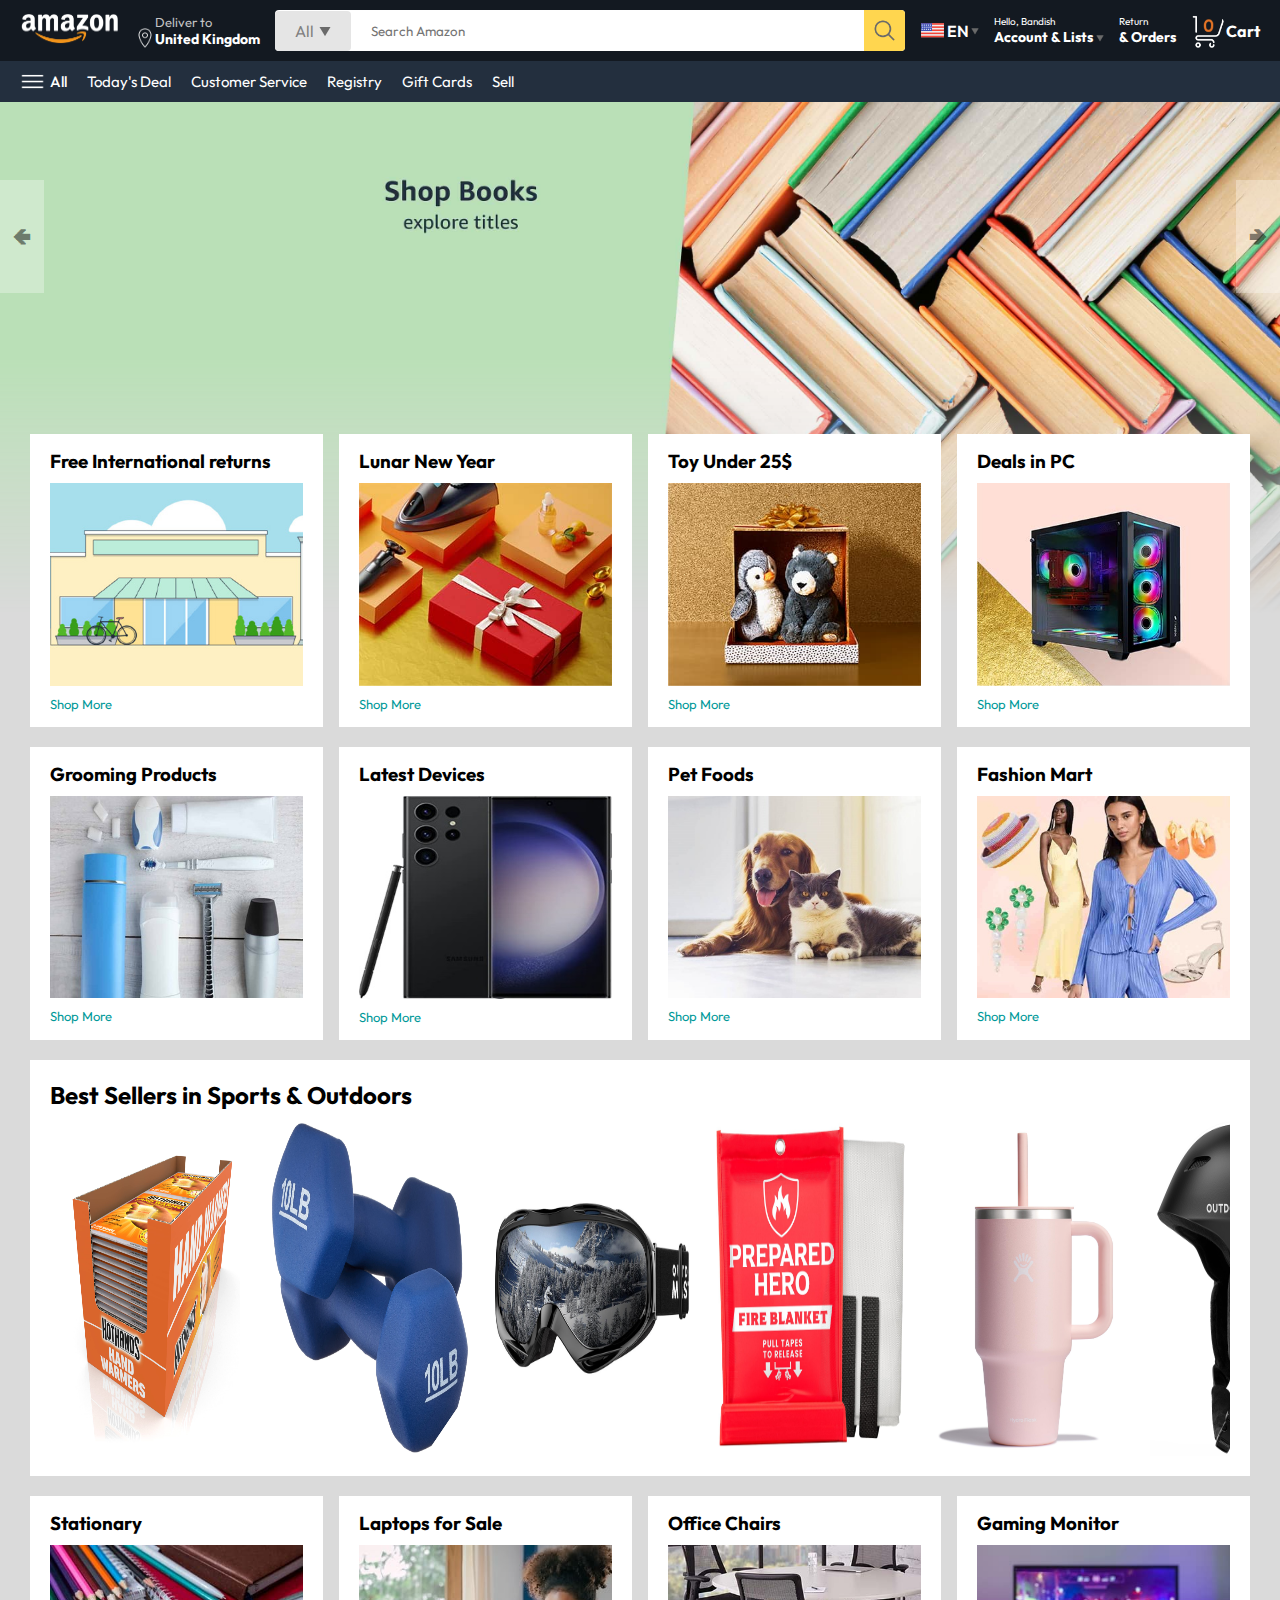
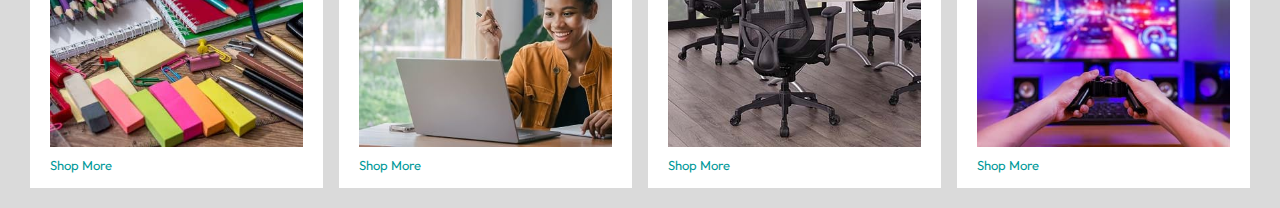
==== index.html @ f49be69f "Website added" ====
<!DOCTYPE html>
<html lang="en">
<head>
    <meta charset="UTF-8">
    <meta name="viewport" content="width=device-width, initial-scale=1.0">
    <title>Amazon - Clone By Bandish</title>
    <link rel="stylesheet" href="./style.css">
    <script src="./app.js" defer></script>
    <!-- Font Awesome CDN Links -->
    <link rel="stylesheet" href="https://site-assets.fontawesome.com/releases/v6.5.2/css/all.css">
    <link rel="stylesheet" href="https://site-assets.fontawesome.com/releases/v6.5.2/css/sharp-thin.css">
    <link rel="stylesheet" href="https://site-assets.fontawesome.com/releases/v6.5.2/css/sharp-solid.css">
    <link rel="stylesheet" href="https://site-assets.fontawesome.com/releases/v6.5.2/css/sharp-regular.css">
    <link rel="stylesheet" href="https://site-assets.fontawesome.com/releases/v6.5.2/css/sharp-light.css">
    <!--  Font Awesome CDN link ends -->
    <!-- Google Fonts CDN Link -->
    <link rel="preconnect" href="https://fonts.googleapis.com">
    <link rel="preconnect" href="https://fonts.gstatic.com" crossorigin>
    <link href="https://fonts.googleapis.com/css2?family=Outfit:wght@100..900&display=swap" rel="stylesheet">
    <!-- Google Fonts Cdn Links -->
</head>
<body>
    <nav>
      <a href="/"><img src="./assets/amazon_logo.png" width="100" alt="Amazon Ecom Logo"></a>
      <div class="nav-country">
        <img src="./assets/location_icon.png" height="20" alt="location marker">
        <div>
          <p>Deliver to</p>
          <h1>United Kingdom</h1>
        </div>
      </div>
      <!-- Search Box -->
      <div class="nav-search">
        <div class="nav-search-category">
          <p>All</p>
          <img src="./assets/dropdown_icon.png" height="12" alt="dropdown arrow">
        </div>
        <input type="text" class="nav-search-input" placeholder="Search Amazon">
        <img src="./assets/search_icon.png" class="nav-search-icon" alt="Magnifying Search glass">
      </div>
      <!-- Currency -->
      <div class="nav-language">
        <img src="./assets/us_flag.png" width="25px" alt="us flag">
        <p>EN</p>
        <img src="./assets/dropdown_icon.png" width="8px" alt="">
      </div>
      <div class="nav-text">
        <p>Hello, Bandish</p>
        <h1>Account & Lists <img src="./assets/dropdown_icon.png" width="8px" alt=""></h1>
      </div>
      <div class="nav-text">
        <p>Return</p>
        <h1>& Orders </h1>
      </div>
      <a href="" class="nav-cart"><img src="./assets/cart_icon.png" width="35px" alt=""><h4>Cart</h4></a>
    </nav>
    <div class="nav-bottom">
      <div>
        <img src="./assets/menu_icon.png" width="25px" alt="">
        <p>All</p>
      </div>
      <p>Today's Deal</p>
      <p>Customer Service</p>
      <p>Registry</p>
      <p>Gift Cards</p>
      <p>Sell</p>
    </div>
    <!-- Hero Image -->
    <div class="header-slider">
      <a href="#" class="control_prev">&#129144</a>
      <a href="#" class="control_next">&#129146</a>
      <ul>
        <li><img src="./assets/header1.jpg" class="header-img" alt=""></li>
        <li><img src="./assets/header2.jpg" class="header-img" alt=""></li>
        <li><img src="./assets/header3.jpg" class="header-img" alt=""></li>
        <li><img src="./assets/header4.jpg" class="header-img" alt=""></li>
        <li><img src="./assets/header5.jpg" class="header-img" alt=""></li>
        <li><img src="./assets/header6.jpg" class="header-img" alt=""></li>
      </ul>
    </div>

    <div class="box-row header-box">
      <div class="box-col">
       <h3>Free International returns</h3>
       <img src="./assets/box1-1.jpg" alt="">
       <a href="/">Shop More</a>
      </div>
      <div class="box-col">
       <h3>Lunar New Year</h3>
       <img src="./assets/box1-2.jpg" alt="">
       <a href="/">Shop More</a>
      </div>
      <div class="box-col">
       <h3>Toy Under 25$</h3>
       <img src="./assets/box1-3.jpg" alt="">
       <a href="/">Shop More</a>
      </div>
      <div class="box-col">
       <h3>Deals in PC</h3>
       <img src="./assets/box1-4.jpg" alt="">
       <a href="/">Shop More</a>
      </div>
    </div>
    <div class="box-row ">
      <div class="box-col">
       <h3>Grooming Products</h3>
       <img src="./assets/box2-1.jpg" alt="">
       <a href="/">Shop More</a>
      </div>
      <div class="box-col">
       <h3>Latest Devices</h3>
       <img src="./assets/box2-2.jpg" alt="">
       <a href="/">Shop More</a>
      </div>
      <div class="box-col">
       <h3>Pet Foods</h3>
       <img src="./assets/box2-3.jpg" alt="">
       <a href="/">Shop More</a>
      </div>
      <div class="box-col">
       <h3>Fashion Mart</h3>
       <img src="./assets/box2-4.jpg" alt="">
       <a href="/">Shop More</a>
      </div>
    </div>

    <div class="products-slider">
      <h2>Best Sellers in Sports & Outdoors</h2>
      <div class="products">
        <img src="./assets/product1-1.jpg" alt="">
        <img src="./assets/product1-2.jpg" alt="">
        <img src="./assets/product1-3.jpg" alt="">
        <img src="./assets/product1-4.jpg" alt="">
        <img src="./assets/product1-5.jpg" alt="">
        <img src="./assets/product1-6.jpg" alt="">
        <img src="./assets/product1-7.jpg" alt="">
        <img src="./assets/product1-8.jpg" alt="">
        <img src="./assets/product1-9.jpg" alt="">
        <img src="./assets/product1-10.jpg" alt="">
      </div>
    </div>

    <div class="box-row ">
      <div class="box-col">
       <h3>Stationary</h3>
       <img src="./assets/box3-1.jpg" alt="">
       <a href="/">Shop More</a>
      </div>
      <div class="box-col">
       <h3>Laptops for Sale</h3>
       <img src="./assets/box3-2.jpg" alt="">
       <a href="/">Shop More</a>
      </div>
      <div class="box-col">
       <h3>Office Chairs</h3>
       <img src="./assets/box3-3.jpg" alt="">
       <a href="/">Shop More</a>
      </div>
      <div class="box-col">
       <h3>Gaming Monitor</h3>
       <img src="./assets/box3-4.jpg" alt="">
       <a href="/">Shop More</a>
      </div>
    </div>

    
</body>
</html>
---- style.css ----
*{
    margin: 0;
    padding: 0;
    box-sizing: border-box;
    font-family: Outfit,system-ui, -apple-system, BlinkMacSystemFont, 'Segoe UI', Roboto, Oxygen, Ubuntu, Cantarell, 'Open Sans', 'Helvetica Neue', sans-serif;
}
body{
   background-color: #dadada; 
}
a{
    text-decoration: none;
    color: inherit;
}
nav{
    display: flex;
    align-items: center;
    justify-content: space-between;
    background:#131921;
    padding: 10px 20px;
    color: white;
}
.nav-country{
    display: flex;
    align-items: end;
    margin-left: 15px;
    font-size: 13px;
    color: #c4c4c4;
}
.nav-country h1{
    color: white;
    font-size: 14px;
}
.nav-search{
    flex: 1;
    display: flex;
    align-items: center;
    background-color: white;
    color: gray;
    max-width: 1000px;
    border-radius:4px;
    margin-left: 15px;
}
.nav-search-category{
    display: flex;
    align-items: center;
    padding: 10px 20px;
    gap: 5px;
    background-color: #e5e5e5;
    border-radius: 4px;
}
.nav-search-input{
    border: none;
    outline: none;
    padding-left: 20px;
    width: 100%;
}
.nav-search-icon{
    max-width: 41px;
    padding: 8px;
    background: #ffd64f;
    border-radius: 0 4px 4px 0;
}

.nav-language{
    display: flex;
    align-items: center;
    margin-left: 15px;
    gap: 2px;
    font-weight: 600;
}
.nav-text{
    margin-left: 15px;
}
.nav-text p{
    font-size: 10px;
}
.nav-text h1{
    font-size: 14px;
}
.nav-cart{
    display: flex;
    align-items: center;
    margin-left:15px ;
}
/* Bottom Nav */
.nav-bottom{
    display: flex;
    align-items: center;
    gap: 20px;
    padding: 8px 20px;
    background-color: #232f3e;
    color: white;
    font-size: 15px;
}
.nav-bottom div{
    display: flex;
    align-items: center;
    gap: 5px;
    font-weight: 500;
}
/* Header SLider Images */
.header-slider ul{
    display: flex;
    overflow-y: hidden;
}
.header-img{
    max-width: 100%;
    mask-image: linear-gradient(to bottom, #000000 50%, transparent 100%);
}
.header-slider a{
    position: absolute;
    top: 20%;
    z-index: 1;
    padding: 5vh 1vw;
    background-color: #ffffff4f;
    color: #0000007b;
    font-size: 18px;
    font-weight: 600;
    text-decoration: none;
}
.control_next{
    right: 0;
}
.control_prev{
    left: 0;
}
/* Box */
.box-row{
    display: flex;
    justify-content: space-between;
    flex-wrap: wrap;
    row-gap: 20px;
    margin: 20px 30px;
}
.box-col{
    display: flex;
    flex-direction: column;
    gap: 10px;
    padding: 15px 20px;
    max-width: 24%;
    min-height: 200px;
    background-color: white;
    z-index: 1;
}
.box-col a{
    font-size:13px ;
    color: #009999;
}
.header-box{
    margin-top: -20vh;
    
}

.products-slider{
    background-color: white;
    margin: 0 30px;
    padding: 20px;
    margin-bottom: 15px;
}
.products-slider .products{
    display: flex;
    overflow-x: auto;
    gap: 20px;
    margin-top: 10px;
}
.products-slider .products img{
    max-width: 200px;
    max-height: 200;
}
.products-slider .products::-webkit-scrollbar{
    display: none;
}
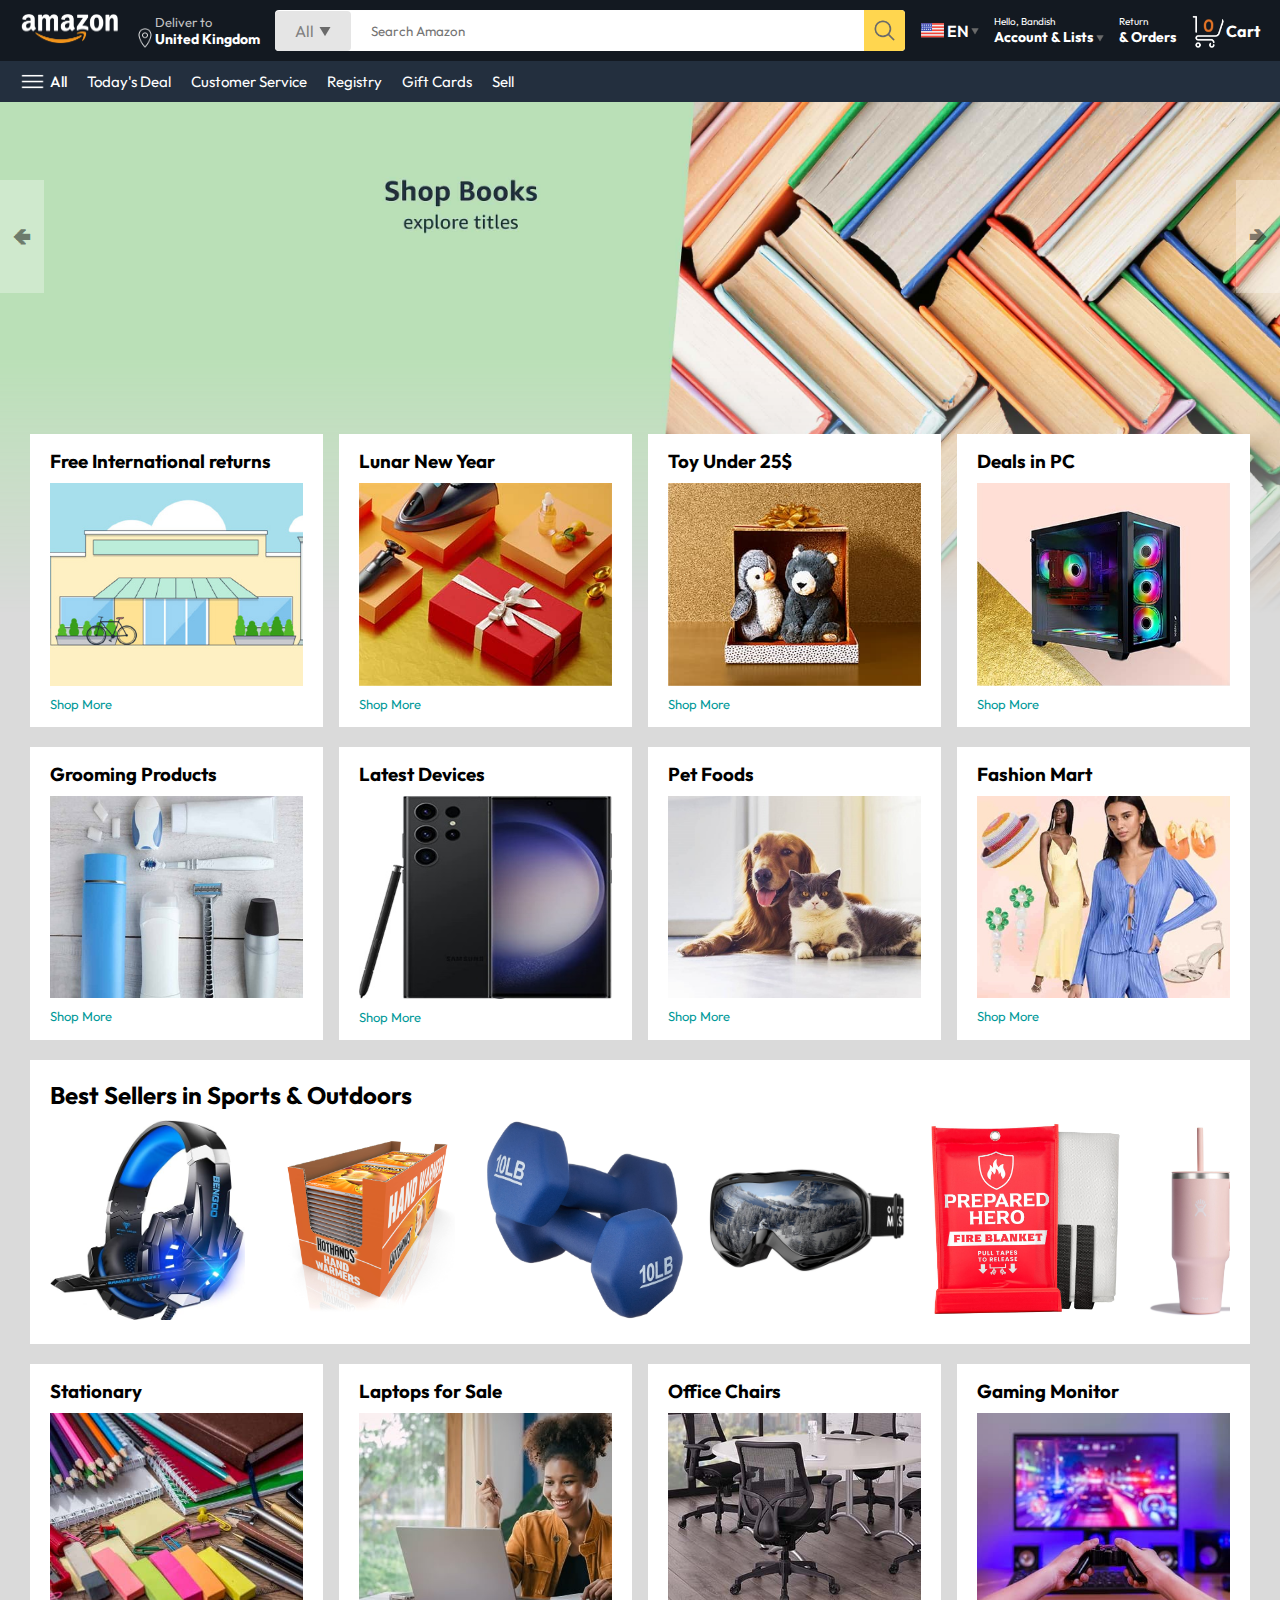
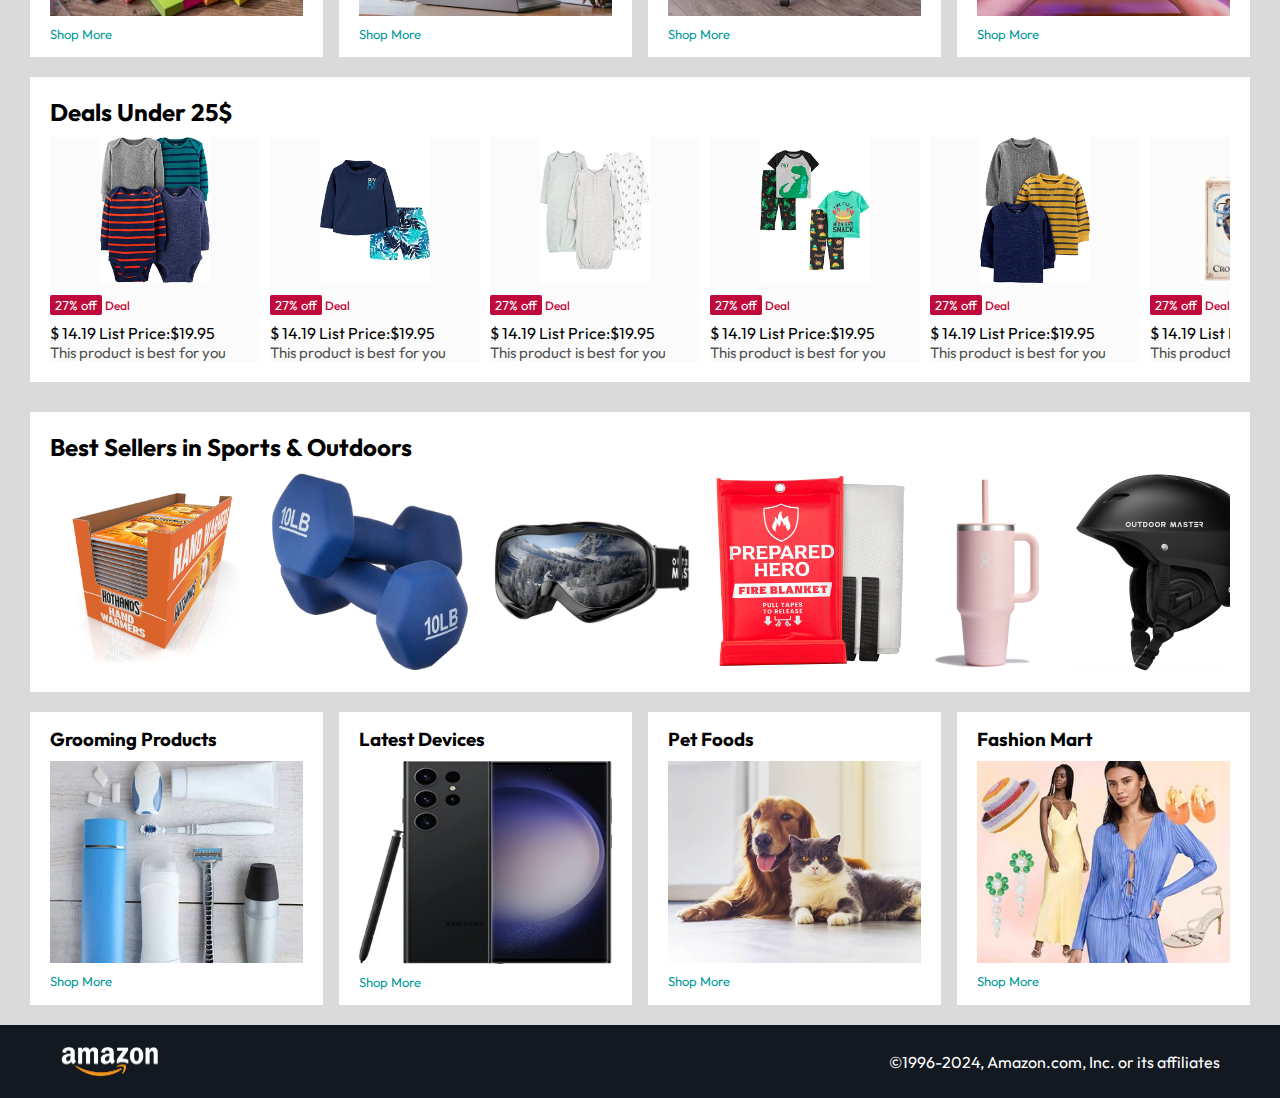
==== commit 6ed66724: "Product page added" ====
--- a/index.html
+++ b/index.html
@@ -127,6 +127,7 @@
     <div class="products-slider">
       <h2>Best Sellers in Sports & Outdoors</h2>
       <div class="products">
+        <a href="./product.html"><img src="./assets/product_img.jpg" alt=""></a>
         <img src="./assets/product1-1.jpg" alt="">
         <img src="./assets/product1-2.jpg" alt="">
         <img src="./assets/product1-3.jpg" alt="">
@@ -162,7 +163,160 @@
        <a href="/">Shop More</a>
       </div>
     </div>
-
+<div class="products-slider-with-price">
+  <h2>Deals Under 25$</h2>
+  <div class="products">
+    <div class="product-card">
+      <div class="product-img-container">
+        <img src="./assets/product2-1.jpg" alt="">
+      </div>
+      <div class="product-offer">
+        <p>27% off</p> <span>Deal</span>
+      </div>
+      <p>$ <span>14.19</span> List Price:$19.95</p>
+      <h4>This product is best for you</h4>
+    </div>
     
+    <div class="product-card">
+      <div class="product-img-container">
+        <img src="./assets/product2-2.jpg" alt="">
+      </div>
+      <div class="product-offer">
+        <p>27% off</p> <span>Deal</span>
+      </div>
+      <p>$ <span>14.19</span> List Price:$19.95</p>
+      <h4>This product is best for you</h4>
+    </div>
+
+    <div class="product-card">
+      <div class="product-img-container">
+        <img src="./assets/product2-3.jpg" alt="">
+      </div>
+      <div class="product-offer">
+        <p>27% off</p> <span>Deal</span>
+      </div>
+      <p>$ <span>14.19</span> List Price:$19.95</p>
+      <h4>This product is best for you</h4>
+    </div>
+
+    <div class="product-card">
+      <div class="product-img-container">
+        <img src="./assets/product2-4.jpg" alt="">
+      </div>
+      <div class="product-offer">
+        <p>27% off</p> <span>Deal</span>
+      </div>
+      <p>$ <span>14.19</span> List Price:$19.95</p>
+      <h4>This product is best for you</h4>
+    </div>
+    <div class="product-card">
+      <div class="product-img-container">
+        <img src="./assets/product2-5.jpg" alt="">
+      </div>
+      <div class="product-offer">
+        <p>27% off</p> <span>Deal</span>
+      </div>
+      <p>$ <span>14.19</span> List Price:$19.95</p>
+      <h4>This product is best for you</h4>
+    </div>
+
+    <div class="product-card">
+      <div class="product-img-container">
+        <img src="./assets/product2-6.jpg" alt="">
+      </div>
+      <div class="product-offer">
+        <p>27% off</p> <span>Deal</span>
+      </div>
+      <p>$ <span>14.19</span> List Price:$19.95</p>
+      <h4>This product is best for you</h4>
+    </div>
+
+    <div class="product-card">
+      <div class="product-img-container">
+        <img src="./assets/product2-7.jpg" alt="">
+      </div>
+      <div class="product-offer">
+        <p>27% off</p> <span>Deal</span>
+      </div>
+      <p>$ <span>14.19</span> List Price:$19.95</p>
+      <h4>This product is best for you</h4>
+    </div>
+
+    <div class="product-card">
+      <div class="product-img-container">
+        <img src="./assets/product2-8.jpg" alt="">
+      </div>
+      <div class="product-offer">
+        <p>27% off</p> <span>Deal</span>
+      </div>
+      <p>$ <span>14.19</span> List Price:$19.95</p>
+      <h4>This product is best for you</h4>
+    </div>
+    <div class="product-card">
+      <div class="product-img-container">
+        <img src="./assets/product2-12.jpg" alt="">
+      </div>
+      <div class="product-offer">
+        <p>27% off</p> <span>Deal</span>
+      </div>
+      <p>$ <span>14.19</span> List Price:$19.95</p>
+      <h4>This product is best for you</h4>
+    </div>
+    <div class="product-card">
+      <div class="product-img-container">
+        <img src="./assets/product2-10.jpg" alt="">
+      </div>
+      <div class="product-offer">
+        <p>27% off</p> <span>Deal</span>
+      </div>
+      <p>$ <span>14.19</span> List Price:$19.95</p>
+      <h4>This product is best for you</h4>
+    </div>
+  </div>
+</div>
+    
+<div class="products-slider">
+  <h2>Best Sellers in Sports & Outdoors</h2>
+  <div class="products">
+    <img src="./assets/product1-1.jpg" alt="">
+    <img src="./assets/product1-2.jpg" alt="">
+    <img src="./assets/product1-3.jpg" alt="">
+    <img src="./assets/product1-4.jpg" alt="">
+    <img src="./assets/product1-5.jpg" alt="">
+    <img src="./assets/product1-6.jpg" alt="">
+    <img src="./assets/product1-7.jpg" alt="">
+    <img src="./assets/product1-8.jpg" alt="">
+    <img src="./assets/product1-9.jpg" alt="">
+    <img src="./assets/product1-10.jpg" alt="">
+  </div>
+</div>
+
+<div class="box-row ">
+  <div class="box-col">
+   <h3>Grooming Products</h3>
+   <img src="./assets/box2-1.jpg" alt="">
+   <a href="/">Shop More</a>
+  </div>
+  <div class="box-col">
+   <h3>Latest Devices</h3>
+   <img src="./assets/box2-2.jpg" alt="">
+   <a href="/">Shop More</a>
+  </div>
+  <div class="box-col">
+   <h3>Pet Foods</h3>
+   <img src="./assets/box2-3.jpg" alt="">
+   <a href="/">Shop More</a>
+  </div>
+  <div class="box-col">
+   <h3>Fashion Mart</h3>
+   <img src="./assets/box2-4.jpg" alt="">
+   <a href="/">Shop More</a>
+  </div>
+</div>
+
+<footer>
+  <img src="./assets/amazon_logo.png" width="100" alt="">
+  <p>&copy;1996-2024, Amazon.com, Inc. or its affiliates</p>
+</footer>
 </body>
 </html>
--- a/style.css
+++ b/style.css
@@ -165,8 +165,67 @@
 }
 .products-slider .products img{
     max-width: 200px;
-    max-height: 200;
+    max-height: 200px;
 }
 .products-slider .products::-webkit-scrollbar{
     display: none;
+}
+
+.products-slider-with-price{
+    background-color: white;
+    margin: 0 30px;
+    padding: 20px;
+    margin-bottom: 30px;
+}
+.products-slider-with-price .products{
+  display: flex;  
+  overflow-x: auto;
+  gap: 10px;
+  margin-top: 10px;
+}
+.products-slider-with-price .products::-webkit-scrollbar{
+    display: none;
+}
+.product-card{
+    display: flex;
+    flex-direction: column;
+    justify-content: end;
+    min-width: 210px;
+    background-color: #fbfbfb;
+}
+.product-card img{
+    width:110px;
+    margin: 0 50px;
+}
+.product-offer p{
+background-color: #be0b3b;
+color: white;
+display: inline-block;
+padding: 2px 5px;
+border-radius: 2px;
+margin: 8px 0;
+font-size: 13px;
+}
+.product-offer span{
+    color: #be0b3b;
+    font-weight: 500;
+    font-size: 12px;
+
+}
+.product-price{
+    color: gray;
+    font-size: 13px;
+}
+.product-card h4{
+    font-size: 15px;
+    font-weight: 400;
+    color: #525252;
+}
+footer{
+    display: flex;
+    justify-content: space-between;
+    align-items: center;
+    color: white;
+    background: #131921;
+    padding: 20px 60px;
 }